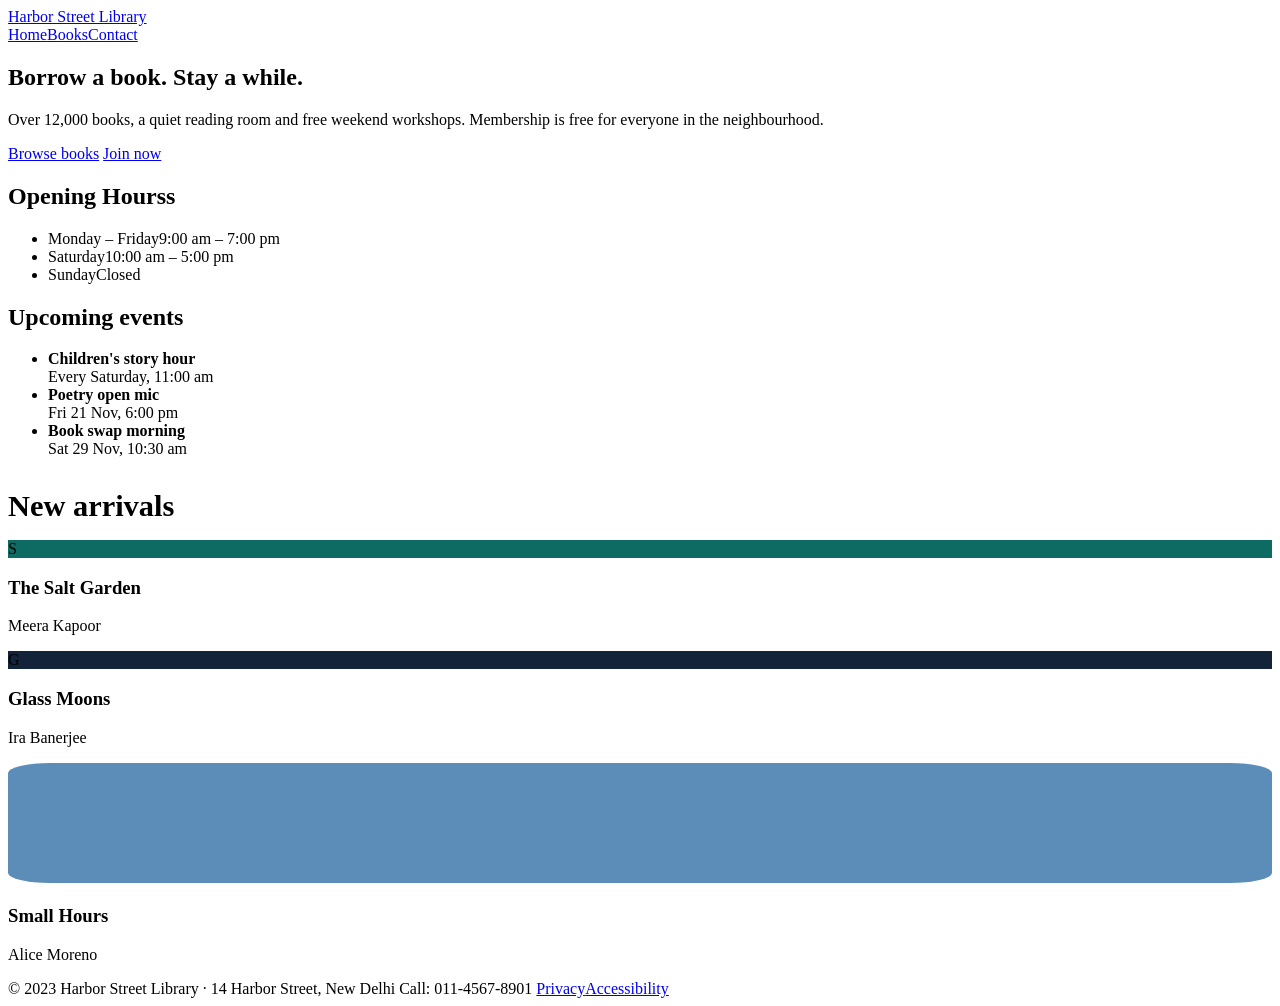
==== index.html @ 85869393 "Create index.html" ====
<!DOCTYPE html>
<html lang="en"><head><title>Harbor Street Library</title><meta charset="UTF-8"><meta name="viewport" content="width=device-width, initial-scale=1"><link rel="preconnect" href="https://fonts.googleapis.com"><link href="https://fonts.googleapis.com/css2?family=Bricolage+Grotesque:wght@600;700&family=DM+Sans:wght@400;500;600&display=swap" rel="stylesheet"><link rel="stylesheet" href="style.css"></head>
<body>
<header class="site-header"><div class="wrap">
  <a class="logo" href="index.html">Harbor Street Library</a>
  <nav><a class="active" href="index.html">Home</a><a href="books.html">Books</a><a href="contact.html">Contact</a></nav>
</div></header>

<main>
<section class="hero"><div class="wrap">
  <h1 id="hero-title">Borrow a book. Stay a while.</h1>
  <p id="hero-text">Over 12,000 books, a quiet reading room and free weekend workshops. Membership is free for everyone in the neighbourhood.</p>
  <a class="btn" id="browse-btn" href="books.html">Browse books</a>
  <a class="btn btn-ghost" id="join-btn" href="contact.html">Join now</a>
  <div class="shelf" aria-hidden="true">
    <i style="height:90px;background:#0E6B63"></i><i style="height:120px;background:#13233A"></i><i style="height:100px;background:#F0B429"></i><i style="height:140px;background:#5B8DB8"></i><i style="height:80px;background:#0A4F49"></i><i style="height:115px;background:#C97B63"></i><i style="height:95px;background:#13233A"></i><i style="height:130px;background:#7FB5A8"></i><i style="height:105px;background:#F0B429"></i><i style="height:85px;background:#0E6B63"></i>
  </div>
</div></section>

<section><div class="wrap two">
  <div>
    <h2 id="hours-title">Opening Hourss</h2>
    <ul class="hours" id="hours-list">
      <li><span>Monday – Friday</span><span>9:00 am – 7:00 pm</span></li>
      <li><span>Saturday</span><span>10:00 am – 5:00 pm</span></li>
      <li><span>Sunday</span><span>Closed</span></li>
    </ul>
  </div>
  <div>
    <h2>Upcoming events</h2>
    <ul class="events" id="events-list">
      <li><strong>Children's story hour</strong><br><span class="when">Every Saturday, 11:00 am</span></li>
      <li><strong>Poetry open mic</strong><br><span class="when">Fri 21 Nov, 6:00 pm</span></li>
      <li><strong>Book swap morning</strong><br><span class="when">Sat 29 Nov, 10:30 am</span></li>
    </ul>
  </div>
</div></section>

<section><div class="wrap">
  <h3 style="font-size:1.9rem;margin-bottom:1rem">New arrivals</h3>
  <div class="grid" id="arrivals">
    <article class="card"><div class="cover" style="background:#0E6B63">S</div><h3>The Salt Garden</h3><p class="muted">Meera Kapoor</p></article>
    <article class="card" style="margin-top:14px"><div class="cover" style="background:#13233A">G</div><h3>Glass Moons</h3><p class="muted">Ira Banerjee</p></article>
    <article class="card"><img src="data:image/svg+xml,%3Csvg xmlns='http://www.w3.org/2000/svg' width='300' height='120'%3E%3Crect width='300' height='120' rx='10' fill='%235B8DB8'/%3E%3C/svg%3E" style="border-radius:10px;width:100%;height:120px"><h3>Small Hours</h3><p class="muted">Alice Moreno</p></article>
  </div>
</div></section>
</main>

<footer><div class="wrap">
  <span>© 2023 Harbor Street Library · 14 Harbor Street, New Delhi</span>
  <span>Call: 011-4567-8901 <a href="/privacy-policy.html">Privacy</a><a href="#">Accessibility</a></span>
</div></footer>
<script src="script.js"></script>
</body></html>
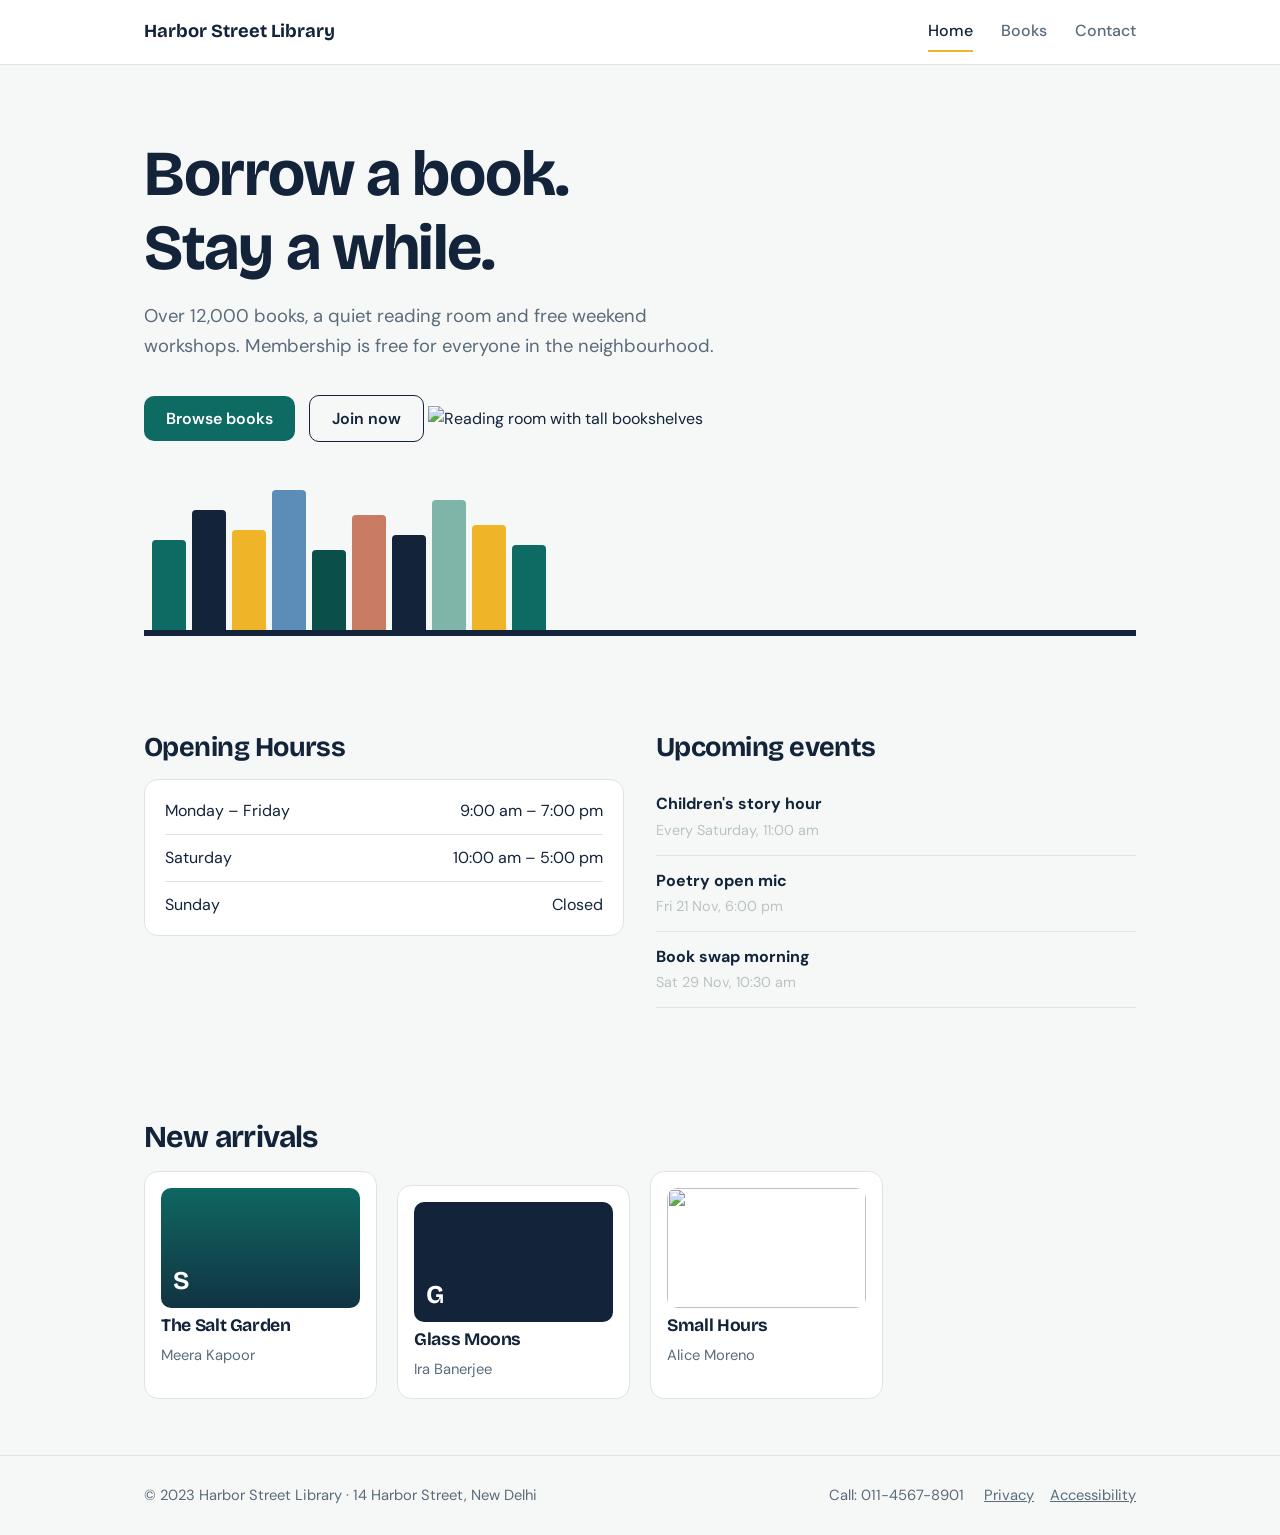
==== commit 941953d9: "Update index.html" ====
--- a/index.html
+++ b/index.html
@@ -12,6 +12,7 @@
   <p id="hero-text">Over 12,000 books, a quiet reading room and free weekend workshops. Membership is free for everyone in the neighbourhood.</p>
   <a class="btn" id="browse-btn" href="books.html">Browse books</a>
   <a class="btn btn-ghost" id="join-btn" href="contact.html">Join now</a>
+  <img class="hero-img" id="hero-image" src="https://picsum.photos/seed/reading-room/1200/520" alt="Reading room with tall bookshelves">
   <div class="shelf" aria-hidden="true">
     <i style="height:90px;background:#0E6B63"></i><i style="height:120px;background:#13233A"></i><i style="height:100px;background:#F0B429"></i><i style="height:140px;background:#5B8DB8"></i><i style="height:80px;background:#0A4F49"></i><i style="height:115px;background:#C97B63"></i><i style="height:95px;background:#13233A"></i><i style="height:130px;background:#7FB5A8"></i><i style="height:105px;background:#F0B429"></i><i style="height:85px;background:#0E6B63"></i>
   </div>
@@ -39,9 +40,9 @@
 <section><div class="wrap">
   <h3 style="font-size:1.9rem;margin-bottom:1rem">New arrivals</h3>
   <div class="grid" id="arrivals">
-    <article class="card"><div class="cover" style="background:#0E6B63">S</div><h3>The Salt Garden</h3><p class="muted">Meera Kapoor</p></article>
-    <article class="card" style="margin-top:14px"><div class="cover" style="background:#13233A">G</div><h3>Glass Moons</h3><p class="muted">Ira Banerjee</p></article>
-    <article class="card"><img src="data:image/svg+xml,%3Csvg xmlns='http://www.w3.org/2000/svg' width='300' height='120'%3E%3Crect width='300' height='120' rx='10' fill='%235B8DB8'/%3E%3C/svg%3E" style="border-radius:10px;width:100%;height:120px"><h3>Small Hours</h3><p class="muted">Alice Moreno</p></article>
+    <article class="card"><div class="cover" style="background:linear-gradient(to top,rgba(19,35,58,.78),rgba(19,35,58,.05)),url(https://picsum.photos/seed/salt-garden/400/300) center/cover,#0E6B63">S</div><h3>The Salt Garden</h3><p class="muted">Meera Kapoor</p></article>
+    <article class="card" style="margin-top:14px"><div class="cover" style="background:linear-gradient(to top,rgba(19,35,58,.78),rgba(19,35,58,.05)),url(https://picsum.photos/seed/glass-moons/400/300) center/cover,#13233A">G</div><h3>Glass Moons</h3><p class="muted">Ira Banerjee</p></article>
+    <article class="card"><img src="https://picsum.photos/seed/small-hours/400/300" style="border-radius:10px;width:100%;height:120px"><h3>Small Hours</h3><p class="muted">Alice Moreno</p></article>
   </div>
 </div></section>
 </main>
--- a/style.css
+++ b/style.css
@@ -0,0 +1,65 @@
+:root{--bg:#F5F8F7;--ink:#13233A;--muted:#5B6B7A;--brand:#0E6B63;--brand-d:#0A4F49;--accent:#F0B429;--card:#fff;--line:#DCE5E3;--r:14px}
+*{box-sizing:border-box;margin:0;padding:0}
+body{font-family:'DM Sans',system-ui,sans-serif;background:var(--bg);color:var(--ink);line-height:1.6}
+h1,h2,h3{font-family:'Bricolage Grotesque','DM Sans',sans-serif;line-height:1.15;letter-spacing:-.02em}
+h1{font-size:clamp(2.4rem,6vw,4rem);max-width:14ch}
+h2{font-size:1.7rem;margin-bottom:1rem}
+h3{font-size:1.1rem}
+a{color:inherit}
+.wrap{max-width:1040px;margin:0 auto;padding:0 24px}
+section{padding:56px 0}
+
+/* header */
+.site-header{background:#fff;border-bottom:1px solid var(--line);position:sticky;top:0;z-index:5}
+.site-header .wrap{display:flex;align-items:center;justify-content:space-between;height:64px}
+.logo{font-family:'Bricolage Grotesque',sans-serif;font-weight:700;font-size:1.15rem;text-decoration:none}
+nav{display:flex;gap:28px;white-space:nowrap}
+nav a{text-decoration:none;color:var(--muted);font-weight:500;padding:6px 0;border-bottom:2px solid transparent}
+nav a:hover,nav a.active{color:var(--ink);border-color:var(--accent)}
+
+/* buttons */
+.btn{display:inline-block;background:var(--brand);color:#fff;border:0;border-radius:10px;padding:12px 22px;font:600 1rem 'DM Sans',sans-serif;text-decoration:none;cursor:pointer;transition:background .15s}
+.btn:hover{background:var(--brand-d)}
+.btn-ghost{background:transparent;color:var(--ink);border:1.5px solid var(--ink);margin-left:10px;margin-top:6px}
+.btn-ghost:hover{background:var(--ink);color:#fff}
+.btn-sm{padding:8px 14px;font-size:.9rem;width:100%}
+
+/* hero */
+.hero{padding:72px 0 40px}
+.hero p{max-width:46ch;color:var(--muted);font-size:1.15rem;margin:18px 0 28px}
+.shelf{display:flex;align-items:flex-end;gap:6px;margin-top:48px;border-bottom:6px solid var(--ink);padding:0 8px;overflow:hidden}
+.shelf i{display:block;width:34px;border-radius:4px 4px 0 0}
+
+/* cards */
+.grid{display:grid;grid-template-columns:repeat(auto-fill,minmax(210px,1fr));gap:20px}
+.card{background:var(--card);border:1px solid var(--line);border-radius:var(--r);padding:16px;display:flex;flex-direction:column;gap:8px}
+.cover{height:120px;border-radius:10px;display:flex;align-items:flex-end;padding:12px;color:#fff;font:700 1.6rem 'Bricolage Grotesque',sans-serif}
+.tag{font-size:.8rem;color:var(--brand);background:#E3F1EF;border-radius:99px;padding:2px 10px;align-self:flex-start}
+.muted{color:var(--muted);font-size:.92rem}
+.copies{font-size:.88rem;font-weight:500}
+
+/* info rows */
+.two{display:grid;grid-template-columns:1fr 1fr;gap:32px}
+.hours{list-style:none;background:#fff;border:1px solid var(--line);border-radius:var(--r);padding:8px 20px}
+.hours li{display:flex;justify-content:space-between;padding:10px 0;border-bottom:1px solid var(--line)}
+.hours li:last-child{border:0}
+.events{list-style:none}
+.events li{padding:12px 0;border-bottom:1px solid var(--line)}
+.events .when{color:#B9C4C2;font-size:.9rem}
+
+/* books toolbar */
+.toolbar{display:flex;gap:12px;flex-wrap:wrap;margin:20px 0 28px}
+input,select,textarea{font:inherit;padding:11px 14px;border:1.5px solid var(--line);border-radius:10px;background:#fff;color:var(--ink)}
+input:focus,select:focus,textarea:focus,.btn:focus-visible{outline:3px solid var(--accent);outline-offset:1px}
+#search{flex:1;min-width:200px}
+
+/* form */
+form{background:#fff;border:1px solid var(--line);border-radius:var(--r);padding:28px;display:grid;gap:16px}
+label{display:grid;gap:6px;font-weight:500}
+.error{color:#C0392B;font-size:.9rem;min-height:1.2em}
+.success{background:#E3F1EF;border-radius:10px;padding:14px 18px;color:var(--brand-d);margin-top:16px}
+
+footer{border-top:1px solid var(--line);padding:28px 0;color:var(--muted);font-size:.92rem}
+footer .wrap{display:flex;justify-content:space-between;flex-wrap:wrap;gap:12px}
+footer a{margin-left:16px}
+@media(max-width:700px){.two{grid-template-columns:1fr}}
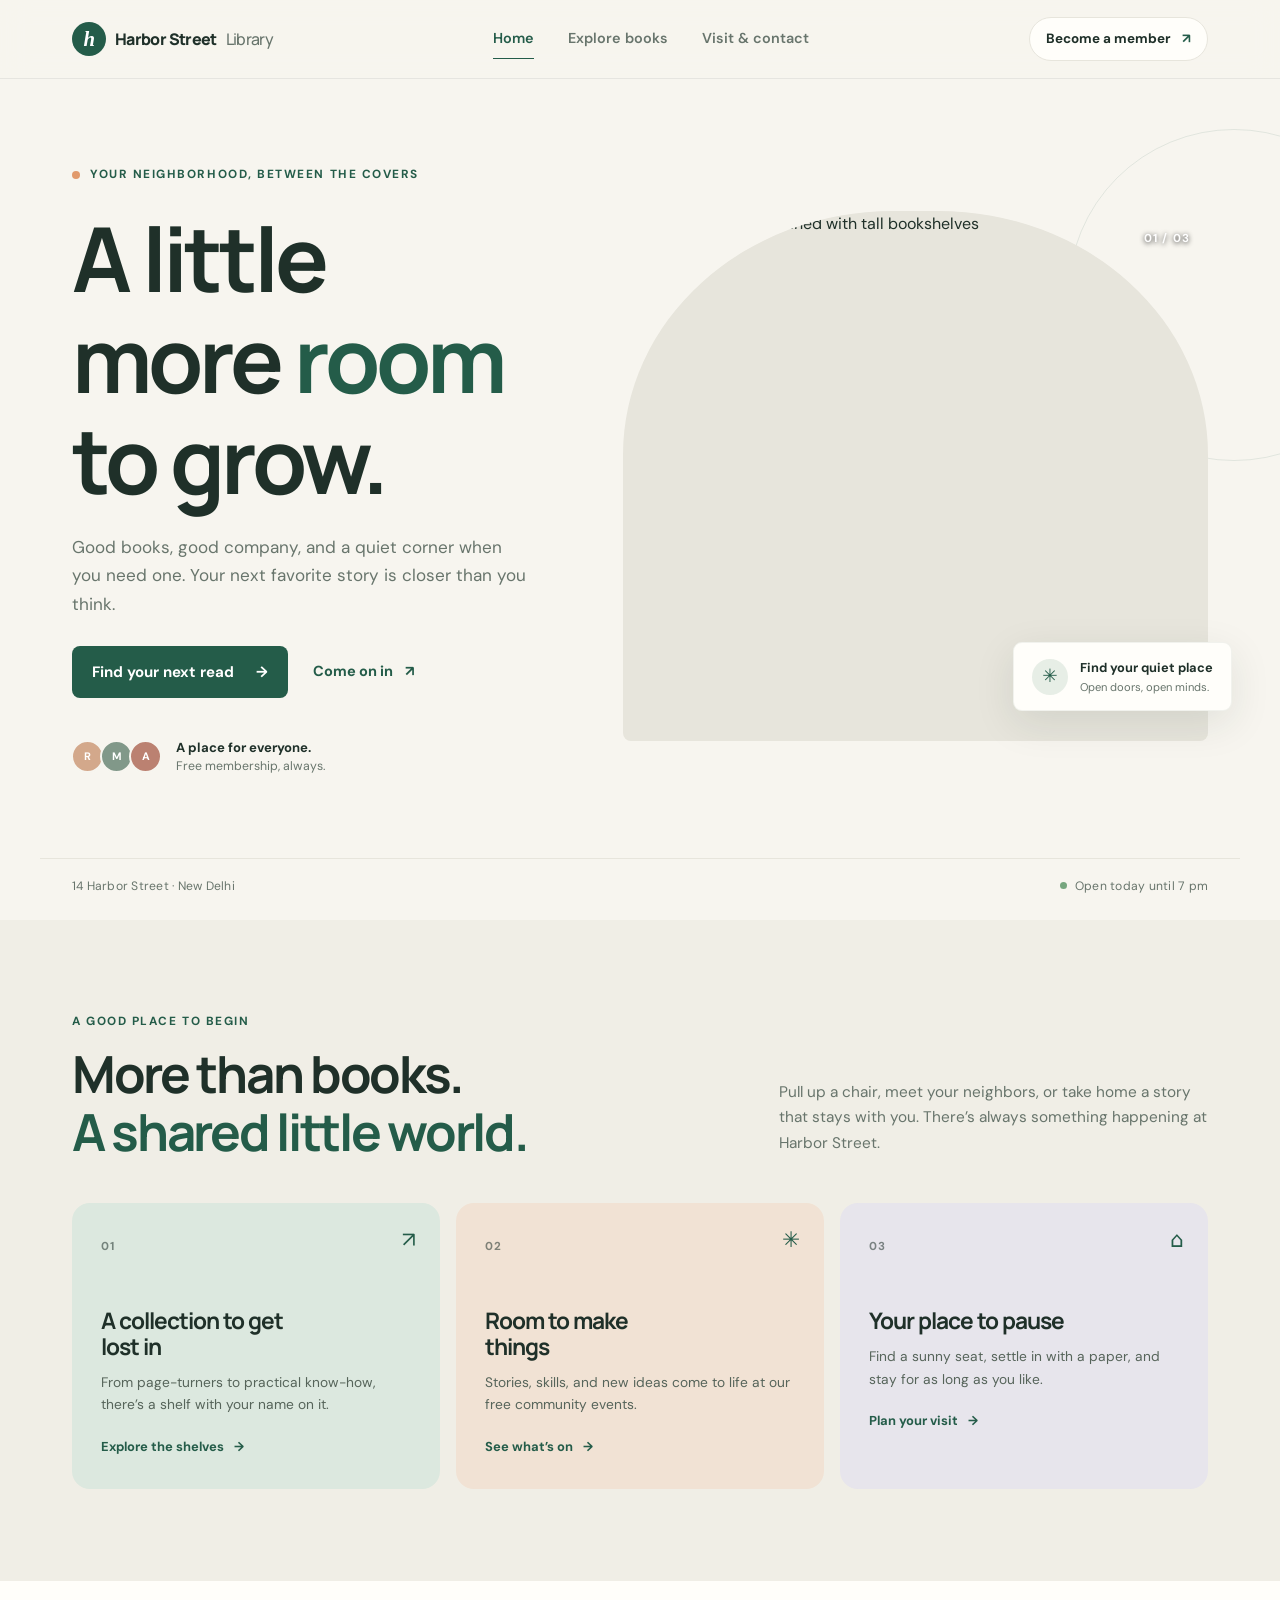
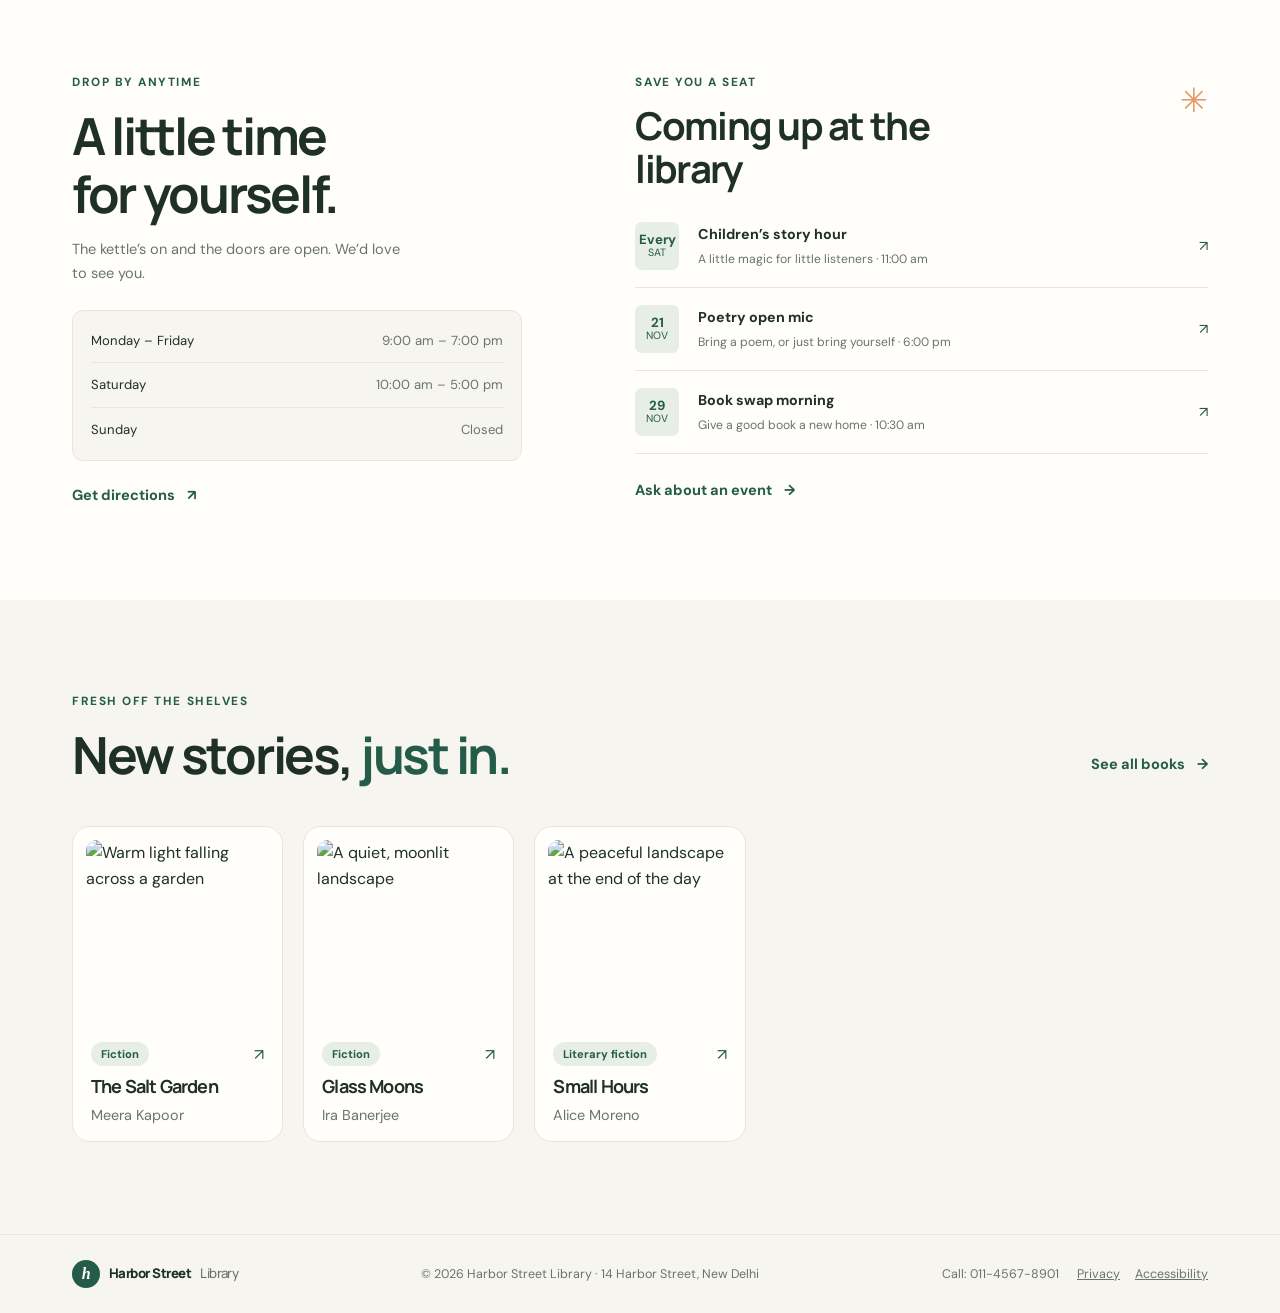
==== commit 317e7821: "New Updates" ====
--- a/index.html
+++ b/index.html
@@ -1,55 +1,139 @@
 <!DOCTYPE html>
-<html lang="en"><head><title>Harbor Street Library</title><meta charset="UTF-8"><meta name="viewport" content="width=device-width, initial-scale=1"><link rel="preconnect" href="https://fonts.googleapis.com"><link href="https://fonts.googleapis.com/css2?family=Bricolage+Grotesque:wght@600;700&family=DM+Sans:wght@400;500;600&display=swap" rel="stylesheet"><link rel="stylesheet" href="style.css"></head>
+<html lang="en">
+<head>
+  <title>Harbor Street Library</title>
+  <meta charset="UTF-8">
+  <meta name="viewport" content="width=device-width, initial-scale=1">
+  <meta name="description" content="Find your next favorite read at Harbor Street Library. Browse the collection, explore events, and join your neighborhood library.">
+  <link rel="preconnect" href="https://fonts.googleapis.com">
+  <link rel="preconnect" href="https://fonts.gstatic.com" crossorigin>
+  <link href="https://fonts.googleapis.com/css2?family=DM+Sans:wght@400;500;600;700&family=Manrope:wght@400;500;600;700;800&display=swap" rel="stylesheet">
+  <link rel="stylesheet" href="style.css">
+</head>
 <body>
-<header class="site-header"><div class="wrap">
-  <a class="logo" href="index.html">Harbor Street Library</a>
-  <nav><a class="active" href="index.html">Home</a><a href="books.html">Books</a><a href="contact.html">Contact</a></nav>
-</div></header>
+<header class="site-header">
+  <div class="wrap">
+    <a class="logo" href="index.html"><span class="logo-mark" aria-hidden="true">h</span>Harbor Street <span>Library</span></a>
+    <nav aria-label="Main navigation">
+      <a class="active" href="index.html">Home</a>
+      <a href="books.html">Explore books</a>
+      <a href="contact.html">Visit &amp; contact</a>
+    </nav>
+    <a class="header-cta" href="contact.html">Become a member <span aria-hidden="true">↗</span></a>
+  </div>
+</header>
 
 <main>
-<section class="hero"><div class="wrap">
-  <h1 id="hero-title">Borrow a book. Stay a while.</h1>
-  <p id="hero-text">Over 12,000 books, a quiet reading room and free weekend workshops. Membership is free for everyone in the neighbourhood.</p>
-  <a class="btn" id="browse-btn" href="books.html">Browse books</a>
-  <a class="btn btn-ghost" id="join-btn" href="contact.html">Join now</a>
-  <img class="hero-img" id="hero-image" src="https://picsum.photos/seed/reading-room/1200/520" alt="Reading room with tall bookshelves">
-  <div class="shelf" aria-hidden="true">
-    <i style="height:90px;background:#0E6B63"></i><i style="height:120px;background:#13233A"></i><i style="height:100px;background:#F0B429"></i><i style="height:140px;background:#5B8DB8"></i><i style="height:80px;background:#0A4F49"></i><i style="height:115px;background:#C97B63"></i><i style="height:95px;background:#13233A"></i><i style="height:130px;background:#7FB5A8"></i><i style="height:105px;background:#F0B429"></i><i style="height:85px;background:#0E6B63"></i>
-  </div>
-</div></section>
+  <section class="hero">
+    <div class="wrap hero-layout">
+      <div class="hero-copy">
+        <p class="eyebrow"><span class="eyebrow-dot"></span> Your neighborhood, between the covers</p>
+        <h1 id="hero-title">A little more <em>room</em> to grow.</h1>
+        <p class="hero-description" id="hero-text">Good books, good company, and a quiet corner when you need one. Your next favorite story is closer than you think.</p>
+        <div class="hero-actions">
+          <a class="btn" id="browse-btn" href="books.html">Find your next read <span aria-hidden="true">→</span></a>
+          <a class="text-link" id="join-btn" href="contact.html">Come on in <span aria-hidden="true">↗</span></a>
+        </div>
+        <div class="hero-note">
+          <div class="reader-avatars" aria-hidden="true"><span>R</span><span>M</span><span>A</span></div>
+          <p><strong>A place for everyone.</strong><br>Free membership, always.</p>
+        </div>
+      </div>
+      <div class="hero-visual">
+        <img class="hero-img" id="hero-image" src="https://images.unsplash.com/photo-1507842217343-583bb7270b66?auto=format&amp;fit=crop&amp;w=1200&amp;q=85" alt="Sunlit reading room lined with tall bookshelves">
+        <div class="image-caption"><span class="caption-icon" aria-hidden="true">✳</span><span><strong>Find your quiet place</strong><small>Open doors, open minds.</small></span></div>
+        <span class="image-index" aria-hidden="true">01 / 03</span>
+      </div>
+    </div>
+    <div class="wrap hero-foot">
+      <span>14 Harbor Street · New Delhi</span>
+      <span><span class="open-dot"></span> Open today until 7 pm</span>
+    </div>
+  </section>
 
-<section><div class="wrap two">
-  <div>
-    <h2 id="hours-title">Opening Hourss</h2>
-    <ul class="hours" id="hours-list">
-      <li><span>Monday – Friday</span><span>9:00 am – 7:00 pm</span></li>
-      <li><span>Saturday</span><span>10:00 am – 5:00 pm</span></li>
-      <li><span>Sunday</span><span>Closed</span></li>
-    </ul>
-  </div>
-  <div>
-    <h2>Upcoming events</h2>
-    <ul class="events" id="events-list">
-      <li><strong>Children's story hour</strong><br><span class="when">Every Saturday, 11:00 am</span></li>
-      <li><strong>Poetry open mic</strong><br><span class="when">Fri 21 Nov, 6:00 pm</span></li>
-      <li><strong>Book swap morning</strong><br><span class="when">Sat 29 Nov, 10:30 am</span></li>
-    </ul>
-  </div>
-</div></section>
+  <section class="welcome-section">
+    <div class="wrap">
+      <div class="section-heading">
+        <div><p class="eyebrow">A good place to begin</p><h2>More than books.<br><em>A shared little world.</em></h2></div>
+        <p class="section-intro">Pull up a chair, meet your neighbors, or take home a story that stays with you. There’s always something happening at Harbor Street.</p>
+      </div>
+      <div class="feature-grid">
+        <article class="feature-card feature-card-green">
+          <span class="feature-number">01</span><span class="feature-icon" aria-hidden="true">↗</span>
+          <h3>A collection to get lost in</h3><p>From page-turners to practical know-how, there’s a shelf with your name on it.</p>
+          <a href="books.html">Explore the shelves <span aria-hidden="true">→</span></a>
+        </article>
+        <article class="feature-card feature-card-peach">
+          <span class="feature-number">02</span><span class="feature-icon" aria-hidden="true">✳</span>
+          <h3>Room to make things</h3><p>Stories, skills, and new ideas come to life at our free community events.</p>
+          <a href="#events-title">See what’s on <span aria-hidden="true">→</span></a>
+        </article>
+        <article class="feature-card feature-card-lilac">
+          <span class="feature-number">03</span><span class="feature-icon" aria-hidden="true">⌂</span>
+          <h3>Your place to pause</h3><p>Find a sunny seat, settle in with a paper, and stay for as long as you like.</p>
+          <a href="contact.html">Plan your visit <span aria-hidden="true">→</span></a>
+        </article>
+      </div>
+    </div>
+  </section>
 
-<section><div class="wrap">
-  <h3 style="font-size:1.9rem;margin-bottom:1rem">New arrivals</h3>
-  <div class="grid" id="arrivals">
-    <article class="card"><div class="cover" style="background:linear-gradient(to top,rgba(19,35,58,.78),rgba(19,35,58,.05)),url(https://picsum.photos/seed/salt-garden/400/300) center/cover,#0E6B63">S</div><h3>The Salt Garden</h3><p class="muted">Meera Kapoor</p></article>
-    <article class="card" style="margin-top:14px"><div class="cover" style="background:linear-gradient(to top,rgba(19,35,58,.78),rgba(19,35,58,.05)),url(https://picsum.photos/seed/glass-moons/400/300) center/cover,#13233A">G</div><h3>Glass Moons</h3><p class="muted">Ira Banerjee</p></article>
-    <article class="card"><img src="https://picsum.photos/seed/small-hours/400/300" style="border-radius:10px;width:100%;height:120px"><h3>Small Hours</h3><p class="muted">Alice Moreno</p></article>
-  </div>
-</div></section>
+  <section class="community-section">
+    <div class="wrap two">
+      <div class="hours-panel">
+        <p class="eyebrow">Drop by anytime</p>
+        <h2 id="hours-title">A little time<br>for yourself.</h2>
+        <p class="panel-intro">The kettle’s on and the doors are open. We’d love to see you.</p>
+        <ul class="hours" id="hours-list">
+          <li><span>Monday – Friday</span><span>9:00 am – 7:00 pm</span></li>
+          <li><span>Saturday</span><span>10:00 am – 5:00 pm</span></li>
+          <li><span>Sunday</span><span>Closed</span></li>
+        </ul>
+        <a class="text-link" href="contact.html">Get directions <span aria-hidden="true">↗</span></a>
+      </div>
+      <div class="events-panel">
+        <div class="events-heading"><div><p class="eyebrow">Save you a seat</p><h2 id="events-title">Coming up at the library</h2></div><span class="events-spark" aria-hidden="true">✳</span></div>
+        <ul class="events" id="events-list">
+          <li><span class="event-date"><strong>Every</strong><small>Sat</small></span><span><strong>Children’s story hour</strong><span class="when">A little magic for little listeners · 11:00 am</span></span><span class="event-arrow" aria-hidden="true">↗</span></li>
+          <li><span class="event-date"><strong>21</strong><small>Nov</small></span><span><strong>Poetry open mic</strong><span class="when">Bring a poem, or just bring yourself · 6:00 pm</span></span><span class="event-arrow" aria-hidden="true">↗</span></li>
+          <li><span class="event-date"><strong>29</strong><small>Nov</small></span><span><strong>Book swap morning</strong><span class="when">Give a good book a new home · 10:30 am</span></span><span class="event-arrow" aria-hidden="true">↗</span></li>
+        </ul>
+        <a class="text-link" href="contact.html">Ask about an event <span aria-hidden="true">→</span></a>
+      </div>
+    </div>
+  </section>
+
+  <section class="arrivals-section">
+    <div class="wrap">
+      <div class="section-heading arrivals-heading">
+        <div><p class="eyebrow">Fresh off the shelves</p><h2>New stories, <em>just in.</em></h2></div>
+        <a class="text-link" href="books.html">See all books <span aria-hidden="true">→</span></a>
+      </div>
+      <div class="grid" id="arrivals">
+        <article class="card">
+          <img src="https://images.unsplash.com/photo-1470252649378-9c29740c9fa8?auto=format&amp;fit=crop&amp;w=640&amp;q=80" alt="Warm light falling across a garden" loading="lazy">
+          <div class="book-meta"><span class="tag">Fiction</span><span class="book-mark" aria-hidden="true">↗</span></div>
+          <h3>The Salt Garden</h3><p class="muted">Meera Kapoor</p>
+        </article>
+        <article class="card">
+          <img src="https://images.unsplash.com/photo-1519682337058-a94d519337bc?auto=format&amp;fit=crop&amp;w=640&amp;q=80" alt="A quiet, moonlit landscape" loading="lazy">
+          <div class="book-meta"><span class="tag">Fiction</span><span class="book-mark" aria-hidden="true">↗</span></div>
+          <h3>Glass Moons</h3><p class="muted">Ira Banerjee</p>
+        </article>
+        <article class="card">
+          <img src="https://images.unsplash.com/photo-1500530855697-b586d89ba3ee?auto=format&amp;fit=crop&amp;w=640&amp;q=80" alt="A peaceful landscape at the end of the day" loading="lazy">
+          <div class="book-meta"><span class="tag">Literary fiction</span><span class="book-mark" aria-hidden="true">↗</span></div>
+          <h3>Small Hours</h3><p class="muted">Alice Moreno</p>
+        </article>
+      </div>
+    </div>
+  </section>
 </main>
 
 <footer><div class="wrap">
-  <span>© 2023 Harbor Street Library · 14 Harbor Street, New Delhi</span>
+  <a class="logo footer-logo" href="index.html"><span class="logo-mark" aria-hidden="true">h</span>Harbor Street <span>Library</span></a>
+  <span>© 2026 Harbor Street Library · 14 Harbor Street, New Delhi</span>
   <span>Call: 011-4567-8901 <a href="/privacy-policy.html">Privacy</a><a href="#">Accessibility</a></span>
 </div></footer>
 <script src="script.js"></script>
-</body></html>
+</body>
+</html>
--- a/style.css
+++ b/style.css
@@ -1,65 +1,291 @@
-:root{--bg:#F5F8F7;--ink:#13233A;--muted:#5B6B7A;--brand:#0E6B63;--brand-d:#0A4F49;--accent:#F0B429;--card:#fff;--line:#DCE5E3;--r:14px}
-*{box-sizing:border-box;margin:0;padding:0}
-body{font-family:'DM Sans',system-ui,sans-serif;background:var(--bg);color:var(--ink);line-height:1.6}
-h1,h2,h3{font-family:'Bricolage Grotesque','DM Sans',sans-serif;line-height:1.15;letter-spacing:-.02em}
-h1{font-size:clamp(2.4rem,6vw,4rem);max-width:14ch}
-h2{font-size:1.7rem;margin-bottom:1rem}
-h3{font-size:1.1rem}
-a{color:inherit}
-.wrap{max-width:1040px;margin:0 auto;padding:0 24px}
-section{padding:56px 0}
-
-/* header */
-.site-header{background:#fff;border-bottom:1px solid var(--line);position:sticky;top:0;z-index:5}
-.site-header .wrap{display:flex;align-items:center;justify-content:space-between;height:64px}
-.logo{font-family:'Bricolage Grotesque',sans-serif;font-weight:700;font-size:1.15rem;text-decoration:none}
-nav{display:flex;gap:28px;white-space:nowrap}
-nav a{text-decoration:none;color:var(--muted);font-weight:500;padding:6px 0;border-bottom:2px solid transparent}
-nav a:hover,nav a.active{color:var(--ink);border-color:var(--accent)}
-
-/* buttons */
-.btn{display:inline-block;background:var(--brand);color:#fff;border:0;border-radius:10px;padding:12px 22px;font:600 1rem 'DM Sans',sans-serif;text-decoration:none;cursor:pointer;transition:background .15s}
-.btn:hover{background:var(--brand-d)}
-.btn-ghost{background:transparent;color:var(--ink);border:1.5px solid var(--ink);margin-left:10px;margin-top:6px}
-.btn-ghost:hover{background:var(--ink);color:#fff}
-.btn-sm{padding:8px 14px;font-size:.9rem;width:100%}
-
-/* hero */
-.hero{padding:72px 0 40px}
-.hero p{max-width:46ch;color:var(--muted);font-size:1.15rem;margin:18px 0 28px}
-.shelf{display:flex;align-items:flex-end;gap:6px;margin-top:48px;border-bottom:6px solid var(--ink);padding:0 8px;overflow:hidden}
-.shelf i{display:block;width:34px;border-radius:4px 4px 0 0}
-
-/* cards */
-.grid{display:grid;grid-template-columns:repeat(auto-fill,minmax(210px,1fr));gap:20px}
-.card{background:var(--card);border:1px solid var(--line);border-radius:var(--r);padding:16px;display:flex;flex-direction:column;gap:8px}
-.cover{height:120px;border-radius:10px;display:flex;align-items:flex-end;padding:12px;color:#fff;font:700 1.6rem 'Bricolage Grotesque',sans-serif}
-.tag{font-size:.8rem;color:var(--brand);background:#E3F1EF;border-radius:99px;padding:2px 10px;align-self:flex-start}
-.muted{color:var(--muted);font-size:.92rem}
-.copies{font-size:.88rem;font-weight:500}
-
-/* info rows */
-.two{display:grid;grid-template-columns:1fr 1fr;gap:32px}
-.hours{list-style:none;background:#fff;border:1px solid var(--line);border-radius:var(--r);padding:8px 20px}
-.hours li{display:flex;justify-content:space-between;padding:10px 0;border-bottom:1px solid var(--line)}
-.hours li:last-child{border:0}
-.events{list-style:none}
-.events li{padding:12px 0;border-bottom:1px solid var(--line)}
-.events .when{color:#B9C4C2;font-size:.9rem}
-
-/* books toolbar */
-.toolbar{display:flex;gap:12px;flex-wrap:wrap;margin:20px 0 28px}
-input,select,textarea{font:inherit;padding:11px 14px;border:1.5px solid var(--line);border-radius:10px;background:#fff;color:var(--ink)}
-input:focus,select:focus,textarea:focus,.btn:focus-visible{outline:3px solid var(--accent);outline-offset:1px}
-#search{flex:1;min-width:200px}
-
-/* form */
-form{background:#fff;border:1px solid var(--line);border-radius:var(--r);padding:28px;display:grid;gap:16px}
-label{display:grid;gap:6px;font-weight:500}
-.error{color:#C0392B;font-size:.9rem;min-height:1.2em}
-.success{background:#E3F1EF;border-radius:10px;padding:14px 18px;color:var(--brand-d);margin-top:16px}
-
-footer{border-top:1px solid var(--line);padding:28px 0;color:var(--muted);font-size:.92rem}
-footer .wrap{display:flex;justify-content:space-between;flex-wrap:wrap;gap:12px}
-footer a{margin-left:16px}
-@media(max-width:700px){.two{grid-template-columns:1fr}}
+:root {
+  --paper: #f7f5ef;
+  --ink: #1f3029;
+  --muted: #68756c;
+  --green: #245c49;
+  --green-dark: #193f33;
+  --green-soft: #e7eee6;
+  --orange: #e19a6c;
+  --card: #fffefa;
+  --line: #e7e5dc;
+  --r: 18px;
+}
+
+* { box-sizing: border-box; margin: 0; padding: 0; }
+html { scroll-behavior: smooth; }
+body { background: var(--paper); color: var(--ink); font-family: "DM Sans", system-ui, sans-serif; line-height: 1.65; }
+h1, h2, h3 { font-family: "Manrope", "DM Sans", sans-serif; font-weight: 700; line-height: 1.13; letter-spacing: -.045em; }
+h1 { font-size: clamp(3.2rem, 7vw, 6.1rem); max-width: 9ch; }
+h1 em, h2 em { color: var(--green); font-style: normal; }
+h2 { font-size: clamp(2rem, 4vw, 3.2rem); }
+h3 { font-size: 1.2rem; }
+a { color: inherit; }
+.wrap { max-width: 1200px; margin: 0 auto; padding: 0 32px; }
+section { padding: 92px 0; }
+
+/* Header */
+.site-header { background: rgba(247,245,239,.94); border-bottom: 1px solid rgba(31,48,41,.08); position: sticky; top: 0; z-index: 5; backdrop-filter: blur(14px); }
+.site-header .wrap { display: flex; align-items: center; justify-content: space-between; min-height: 78px; gap: 28px; }
+.logo { display: inline-flex; align-items: center; gap: 9px; font-family: "Manrope", sans-serif; font-size: 1rem; font-weight: 800; letter-spacing: -.04em; text-decoration: none; white-space: nowrap; }
+.logo > span:last-child { color: var(--muted); font-weight: 500; }
+.logo-mark { display: grid; width: 34px; height: 34px; place-items: center; border-radius: 50%; background: var(--green); color: white; font-family: Georgia, serif; font-size: 1.3rem; font-style: italic; }
+nav { display: flex; align-items: center; gap: 34px; white-space: nowrap; }
+nav a { padding: 8px 0; border-bottom: 1px solid transparent; color: var(--muted); font-size: .9rem; font-weight: 600; text-decoration: none; transition: color .18s, border-color .18s; }
+nav a:hover, nav a.active { border-color: var(--green); color: var(--green); }
+.header-cta { padding: 10px 16px; border: 1px solid var(--line); border-radius: 999px; background: var(--card); font-size: .84rem; font-weight: 700; text-decoration: none; transition: background .18s, color .18s; }
+.header-cta span { margin-left: 8px; color: var(--green); }
+.header-cta:hover { background: var(--green); color: white; }
+.header-cta:hover span { color: white; }
+
+/* Shared buttons and links */
+.btn { display: inline-flex; align-items: center; justify-content: center; gap: 22px; min-height: 52px; padding: 13px 20px; border: 0; border-radius: 8px; background: var(--green); color: #fff; font: 700 .94rem "DM Sans", sans-serif; text-decoration: none; cursor: pointer; transition: background .18s, transform .18s; }
+.btn:hover { transform: translateY(-2px); background: var(--green-dark); }
+.btn:focus-visible, a:focus-visible, button:focus-visible { outline: 3px solid var(--orange); outline-offset: 3px; }
+.btn-ghost { border: 1px solid var(--ink); background: transparent; color: var(--ink); }
+.btn-ghost:hover { background: var(--ink); color: #fff; }
+.btn-sm { width: 100%; padding: 9px 14px; font-size: .9rem; }
+.text-link { display: inline-flex; align-items: center; gap: 12px; color: var(--green); font-size: .91rem; font-weight: 700; text-decoration: none; }
+.text-link span, .feature-card a span { transition: transform .18s; }
+.text-link:hover span, .feature-card a:hover span { transform: translateX(4px); }
+.eyebrow { color: var(--green); font-size: .74rem; font-weight: 700; letter-spacing: .13em; text-transform: uppercase; }
+
+/* Home hero */
+.hero { position: relative; overflow: hidden; padding: 70px 0 24px; }
+.hero::before { position: absolute; top: 50px; right: -120px; width: 330px; height: 330px; border: 1px solid rgba(36,92,73,.1); border-radius: 50%; content: ""; pointer-events: none; }
+.hero-layout { display: grid; grid-template-columns: .88fr 1.12fr; align-items: center; gap: 8%; }
+.hero-copy { position: relative; z-index: 1; padding: 16px 0 28px; }
+.hero-copy .eyebrow { display: flex; align-items: center; gap: 10px; margin-bottom: 22px; }
+.eyebrow-dot, .open-dot { width: 8px; height: 8px; border-radius: 50%; background: var(--orange); }
+.hero-description { max-width: 42ch; margin: 23px 0 28px; color: var(--muted); font-size: 1.07rem; }
+.hero-actions { display: flex; align-items: center; gap: 25px; flex-wrap: wrap; }
+.hero-note { display: flex; align-items: center; gap: 14px; margin-top: 40px; }
+.reader-avatars { display: flex; padding-left: 3px; }
+.reader-avatars span { display: grid; width: 33px; height: 33px; place-items: center; margin-left: -4px; border: 2px solid var(--paper); border-radius: 50%; background: #d3a88b; color: white; font-size: .68rem; font-weight: 700; }
+.reader-avatars span:nth-child(2) { background: #819889; }
+.reader-avatars span:nth-child(3) { background: #bb8171; }
+.hero-note p { color: var(--muted); font-size: .77rem; line-height: 1.45; }
+.hero-note strong { color: var(--ink); font-size: .82rem; }
+.hero-visual { position: relative; min-width: 0; }
+.hero-img { display: block; width: 100%; height: clamp(370px, 42vw, 530px); border-radius: 46% 46% 8px 8px; object-fit: cover; background: var(--line); }
+.image-caption { position: absolute; right: -24px; bottom: 30px; display: flex; align-items: center; gap: 12px; padding: 14px 18px; border: 1px solid rgba(31,48,41,.06); border-radius: 9px; background: var(--card); box-shadow: 0 12px 40px rgba(31,48,41,.1); }
+.caption-icon { display: grid; width: 36px; height: 36px; place-items: center; border-radius: 50%; background: var(--green-soft); color: var(--green); font-size: 1.15rem; }
+.image-caption strong, .image-caption small { display: block; }
+.image-caption strong { font-size: .8rem; }
+.image-caption small { color: var(--muted); font-size: .7rem; }
+.image-index { position: absolute; top: 18px; right: 18px; color: white; font-size: .72rem; font-weight: 700; letter-spacing: .1em; text-shadow: 0 1px 5px #222; }
+.hero-foot { display: flex; justify-content: space-between; margin-top: 54px; padding-top: 17px; border-top: 1px solid var(--line); color: var(--muted); font-size: .76rem; letter-spacing: .02em; }
+.hero-foot > span:last-child { display: inline-flex; align-items: center; gap: 8px; }
+.hero-foot .open-dot { width: 7px; height: 7px; background: #76a67e; }
+
+/* Intro features */
+.welcome-section { background: #f0eee6; }
+.section-heading { display: flex; align-items: end; justify-content: space-between; gap: 36px; margin-bottom: 42px; }
+.section-heading .eyebrow { margin-bottom: 14px; }
+.section-intro { max-width: 39ch; padding-bottom: 5px; color: var(--muted); font-size: .96rem; }
+.feature-grid { display: grid; grid-template-columns: repeat(3, 1fr); gap: 16px; }
+.feature-card { position: relative; min-height: 270px; padding: 29px; overflow: hidden; border-radius: var(--r); }
+.feature-card-green { background: #dce8df; }
+.feature-card-peach { background: #f1e2d4; }
+.feature-card-lilac { background: #e7e5ec; }
+.feature-number { color: rgba(31,48,41,.55); font-size: .72rem; font-weight: 700; letter-spacing: .12em; }
+.feature-icon { position: absolute; top: 20px; right: 24px; color: var(--green); font-size: 1.35rem; }
+.feature-card h3 { max-width: 13ch; margin: 50px 0 11px; font-size: 1.42rem; }
+.feature-card p { max-width: 34ch; color: #56645a; font-size: .86rem; }
+.feature-card a { display: inline-flex; align-items: center; gap: 10px; margin-top: 20px; color: var(--green); font-size: .81rem; font-weight: 700; text-decoration: none; }
+
+/* Hours and events */
+.community-section { background: var(--card); }
+.two { display: grid; grid-template-columns: .88fr 1.12fr; gap: 10%; }
+.hours-panel h2 { margin: 15px 0; }
+.panel-intro { max-width: 34ch; margin-bottom: 24px; color: var(--muted); font-size: .91rem; }
+.hours { margin-bottom: 21px; padding: 8px 18px; border: 1px solid var(--line); border-radius: 11px; background: var(--paper); list-style: none; }
+.hours li { display: flex; justify-content: space-between; gap: 12px; padding: 11px 0; border-bottom: 1px solid var(--line); font-size: .82rem; }
+.hours li:last-child { border: 0; }
+.hours li span:last-child { color: var(--muted); text-align: right; }
+.events-heading { display: flex; align-items: start; justify-content: space-between; gap: 20px; }
+.events-heading .eyebrow { margin-bottom: 12px; }
+.events-heading h2 { max-width: 14ch; font-size: clamp(1.7rem, 3vw, 2.45rem); }
+.events-spark { color: var(--orange); font-size: 2.1rem; }
+.events { margin: 14px 0 23px; list-style: none; }
+.events li { display: grid; grid-template-columns: 48px 1fr auto; align-items: center; gap: 15px; padding: 17px 0; border-bottom: 1px solid var(--line); }
+.event-date { display: flex; width: 44px; height: 48px; flex-direction: column; align-items: center; justify-content: center; border-radius: 7px; background: var(--green-soft); color: var(--green); line-height: 1.15; }
+.event-date strong { font-size: .83rem; }
+.event-date small { font-size: .66rem; text-transform: uppercase; }
+.events li > span:nth-child(2) > strong { display: block; font-size: .89rem; }
+.events .when { display: block; margin-top: 3px; color: var(--muted); font-size: .76rem; }
+.event-arrow { color: var(--green); font-size: .92rem; }
+
+/* Book cards and catalogue */
+.arrivals-section { background: var(--paper); }
+.arrivals-heading { align-items: end; }
+.arrivals-heading .text-link { margin-bottom: 7px; }
+.grid { display: grid; grid-template-columns: repeat(auto-fill, minmax(210px, 1fr)); gap: 20px; }
+.card { display: flex; flex-direction: column; gap: 8px; padding: 13px; border: 1px solid var(--line); border-radius: var(--r); background: var(--card); transition: transform .2s, box-shadow .2s; }
+.card:hover { transform: translateY(-4px); box-shadow: 0 14px 32px rgba(31,48,41,.08); }
+.card img { display: block; width: 100%; height: 190px; border-radius: 11px; object-fit: cover; }
+.card h3 { padding: 0 5px; font-size: 1.13rem; }
+.muted { color: var(--muted); font-size: .9rem; }
+.card > .muted, .card > .copies { padding: 0 5px; }
+.book-meta { display: flex; align-items: center; justify-content: space-between; padding: 4px 5px 0; }
+.cover { display: flex; height: 150px; align-items: flex-end; padding: 12px; border-radius: 10px; color: #fff; font: 700 1.6rem "Manrope", sans-serif; }
+.tag { align-self: flex-start; padding: 3px 10px; border-radius: 99px; background: var(--green-soft); color: var(--green); font-size: .7rem; font-weight: 700; }
+.book-mark { color: var(--green); }
+.copies { font-size: .88rem; font-weight: 600; }
+
+/* Books toolbar */
+.toolbar { display: flex; flex-wrap: wrap; gap: 12px; margin: 24px 0 28px; }
+input, select, textarea { padding: 11px 14px; border: 1px solid #d8d9d0; border-radius: 9px; background: var(--card); color: var(--ink); font: inherit; }
+input:focus, select:focus, textarea:focus { outline: 3px solid var(--orange); outline-offset: 2px; }
+#search { min-width: 200px; flex: 1; }
+
+/* Contact form and feedback */
+form { display: grid; gap: 16px; padding: 28px; border: 1px solid var(--line); border-radius: var(--r); background: var(--card); }
+label { display: grid; gap: 6px; font-weight: 600; }
+.error { min-height: 1.2em; color: #a33e32; font-size: .9rem; }
+.success { margin-top: 16px; padding: 14px 18px; border-radius: 10px; background: var(--green-soft); color: var(--green-dark); }
+
+/* Footer */
+footer { padding: 25px 0; border-top: 1px solid var(--line); color: var(--muted); font-size: .78rem; }
+footer .wrap { display: flex; align-items: center; justify-content: space-between; flex-wrap: wrap; gap: 16px; }
+footer .logo { color: var(--ink); font-size: .83rem; }
+footer .logo-mark { width: 28px; height: 28px; font-size: 1rem; }
+footer a:not(.logo) { margin-left: 15px; }
+
+@media (max-width: 900px) {
+  .site-header .wrap { gap: 18px; }
+  nav { gap: 18px; }
+  .header-cta { display: none; }
+  .hero-layout { grid-template-columns: 1fr 1fr; gap: 5%; }
+  .two { gap: 6%; }
+  .feature-card { padding: 23px; }
+}
+@media (max-width: 700px) {
+  .wrap { padding: 0 22px; }
+  section { padding: 68px 0; }
+  .site-header .wrap { min-height: 68px; flex-wrap: wrap; justify-content: space-between; gap: 0 16px; padding-top: 10px; padding-bottom: 8px; }
+  .logo { font-size: .9rem; }
+  .logo-mark { width: 30px; height: 30px; }
+  nav { order: 2; width: 100%; justify-content: space-between; gap: 12px; }
+  nav a { padding: 5px 0; font-size: .78rem; }
+  .hero { padding-top: 42px; }
+  .hero-layout, .two { grid-template-columns: 1fr; }
+  .hero-copy { padding: 5px 0 30px; }
+  h1 { font-size: clamp(3.1rem, 15vw, 5rem); }
+  .hero-description { font-size: 1rem; }
+  .hero-note { margin-top: 27px; }
+  .hero-img { height: min(112vw, 430px); border-radius: 43% 43% 8px 8px; }
+  .image-caption { right: 10px; bottom: 20px; }
+  .hero-foot { margin-top: 34px; font-size: .69rem; }
+  .section-heading { align-items: start; flex-direction: column; gap: 17px; margin-bottom: 30px; }
+  .feature-grid { grid-template-columns: 1fr; gap: 12px; }
+  .feature-card { min-height: 235px; }
+  .feature-card h3 { margin-top: 36px; }
+  .two { gap: 52px; }
+  .events-heading h2 { max-width: 18ch; }
+  .arrivals-heading { flex-direction: row; align-items: end; }
+  .arrivals-heading .text-link { flex-shrink: 0; font-size: .8rem; }
+  .grid { grid-template-columns: repeat(auto-fit, minmax(155px, 1fr)); gap: 12px; }
+  .card { padding: 10px; }
+  .card img { height: 155px; }
+  .card h3 { font-size: 1rem; }
+  form { padding: 20px; }
+  footer .wrap { align-items: flex-start; flex-direction: column; gap: 12px; }
+}
+@media (max-width: 380px) {
+  .wrap { padding: 0 17px; }
+  .logo { font-size: .82rem; }
+  nav { gap: 8px; }
+  nav a { font-size: .73rem; }
+  .hero-foot { align-items: flex-start; flex-direction: column; gap: 6px; }
+  .hero-actions { align-items: flex-start; flex-direction: column; gap: 16px; }
+  .arrivals-heading { flex-direction: column; }
+}
+
+/* Catalogue page */
+.catalogue-page h1, .contact-page h1 { max-width: 11ch; font-size: clamp(3rem, 6vw, 5rem); }
+.catalogue-page h1 em, .contact-page h1 em { display: block; }
+.catalogue-hero { padding: 72px 0 58px; }
+.catalogue-hero-layout { display: grid; grid-template-columns: 1fr .9fr; align-items: center; gap: 9%; }
+.catalogue-hero .eyebrow, .contact-hero .eyebrow { margin-bottom: 18px; }
+.catalogue-intro { max-width: 43ch; margin-top: 20px; color: var(--muted); font-size: 1.02rem; }
+.catalogue-note { display: flex; align-items: center; gap: 13px; margin-top: 30px; }
+.catalogue-note-icon { display: grid; width: 40px; height: 40px; place-items: center; border-radius: 50%; background: #f0e2d4; color: #a96842; }
+.catalogue-note strong, .catalogue-note small { display: block; }
+.catalogue-note strong { font-size: .83rem; }
+.catalogue-note small { color: var(--muted); font-size: .76rem; }
+.catalogue-image-wrap { position: relative; }
+.catalogue-image-wrap img { display: block; width: 100%; height: 340px; border-radius: 45% 45% 10px 10px; object-fit: cover; }
+.catalogue-image-label { position: absolute; right: -14px; bottom: 20px; padding: 11px 15px; border-radius: 7px; background: var(--card); box-shadow: 0 8px 26px rgba(31,48,41,.1); font-size: .77rem; font-weight: 700; }
+.catalogue-section { background: var(--card); }
+.catalogue-heading { display: flex; align-items: end; justify-content: space-between; gap: 24px; }
+.catalogue-heading .eyebrow { margin-bottom: 12px; }
+.catalogue-heading h2 { font-size: clamp(1.9rem, 3.5vw, 2.8rem); }
+.catalogue-heading-note { max-width: 30ch; padding-bottom: 5px; color: var(--muted); font-size: .89rem; }
+.catalogue-toolbar { margin: 28px 0 18px; padding: 12px; border: 1px solid var(--line); border-radius: 12px; background: var(--paper); }
+.search-field { display: flex; min-width: 180px; flex: 1; align-items: center; gap: 10px; padding: 0 12px; border: 1px solid var(--line); border-radius: 8px; background: var(--card); color: var(--muted); font-size: 1.5rem; }
+.search-field input { width: 100%; min-width: 0; padding: 12px 0; border: 0; outline: 0; background: transparent; font-size: .9rem; }
+.search-field input:focus { outline: 0; }
+.search-field:focus-within { outline: 3px solid var(--orange); outline-offset: 2px; }
+.category-field { display: block; }
+.category-field select { height: 100%; min-width: 180px; border-color: var(--line); font-size: .88rem; }
+.sr-only { position: absolute; width: 1px; height: 1px; padding: 0; overflow: hidden; clip: rect(0,0,0,0); white-space: nowrap; clip-path: inset(50%); }
+.results-heading { display: flex; align-items: center; justify-content: space-between; gap: 12px; margin: 0 0 14px; }
+.results-heading #result-count { margin: 0; font-size: .83rem; font-weight: 700; }
+.results-heading > span { color: var(--muted); font-size: .77rem; }
+.catalogue-section .grid { grid-template-columns: repeat(auto-fill, minmax(220px, 1fr)); }
+.catalogue-section .card { padding: 15px; }
+.catalogue-section .cover { height: 190px; }
+.catalogue-section .tag { margin-top: 2px; }
+.borrow-message { position: sticky; bottom: 16px; z-index: 3; box-shadow: 0 8px 24px rgba(31,48,41,.1); }
+
+/* Contact page */
+.contact-hero { padding: 64px 0 38px; }
+.contact-intro { max-width: 55ch; margin-top: 17px; color: var(--muted); font-size: 1rem; }
+.contact-content { padding-top: 22px; background: var(--card); }
+.contact-layout { grid-template-columns: 1fr 1fr; align-items: start; gap: 7%; }
+.visit-card { overflow: hidden; border: 1px solid var(--line); border-radius: var(--r); background: var(--paper); }
+.visit-image { display: block; width: 100%; height: 245px; object-fit: cover; }
+.visit-details { padding: 27px; }
+.visit-details .eyebrow { margin-bottom: 12px; }
+.visit-details h2, .contact-form-panel h2 { font-size: clamp(1.8rem, 3.3vw, 2.6rem); }
+.visit-description, .form-intro { margin-top: 12px; color: var(--muted); font-size: .88rem; }
+.contact-detail { display: flex; align-items: center; gap: 13px; margin-top: 19px; }
+.detail-icon { display: grid; width: 35px; height: 35px; flex: 0 0 35px; place-items: center; border-radius: 50%; background: var(--green-soft); color: var(--green); }
+.contact-detail strong, .contact-detail a { display: block; }
+.contact-detail strong { font-size: .74rem; }
+.contact-detail a { color: var(--muted); font-size: .8rem; text-decoration: none; }
+.contact-detail a:hover { color: var(--green); text-decoration: underline; }
+.visit-hours { display: grid; grid-template-columns: repeat(3, 1fr); gap: 8px; margin-top: 25px; padding-top: 19px; border-top: 1px solid var(--line); }
+.visit-hours div { display: flex; flex-direction: column; gap: 3px; }
+.visit-hours strong { font-size: .72rem; }
+.visit-hours span { color: var(--muted); font-size: .69rem; }
+.contact-form-panel { padding: 10px 0 22px; }
+.contact-form-panel > .eyebrow { margin-bottom: 12px; }
+.contact-form-panel form { margin-top: 24px; }
+.contact-form-panel label { font-size: .82rem; }
+.contact-form-panel input, .contact-form-panel select, .contact-form-panel textarea { width: 100%; font-size: .88rem; }
+.contact-form-panel textarea { resize: vertical; }
+.contact-form-panel .btn { justify-content: space-between; margin-top: 4px; }
+.contact-form-panel .error { margin-top: -14px; }
+.form-success { margin-top: 0; }
+.privacy-note { margin-top: 14px; color: var(--muted); font-size: .73rem; }
+
+@media (max-width: 700px) {
+  .catalogue-hero { padding: 48px 0 40px; }
+  .catalogue-hero-layout { grid-template-columns: 1fr; gap: 32px; }
+  .catalogue-page h1, .contact-page h1 { font-size: clamp(3rem, 14vw, 4.5rem); }
+  .catalogue-image-wrap { max-width: 500px; }
+  .catalogue-image-wrap img { height: min(72vw, 320px); }
+  .catalogue-heading { align-items: start; flex-direction: column; gap: 8px; }
+  .catalogue-toolbar { padding: 9px; }
+  .search-field { min-height: 47px; }
+  .category-field { width: 100%; }
+  .category-field select { width: 100%; min-height: 46px; }
+  .catalogue-section .grid { grid-template-columns: repeat(auto-fit, minmax(155px, 1fr)); }
+  .catalogue-section .cover { height: 155px; }
+  .contact-hero { padding: 46px 0 22px; }
+  .contact-layout { grid-template-columns: 1fr; gap: 40px; }
+  .visit-image { height: min(65vw, 270px); }
+  .visit-details { padding: 22px; }
+  .contact-form-panel { padding: 0 0 8px; }
+}
